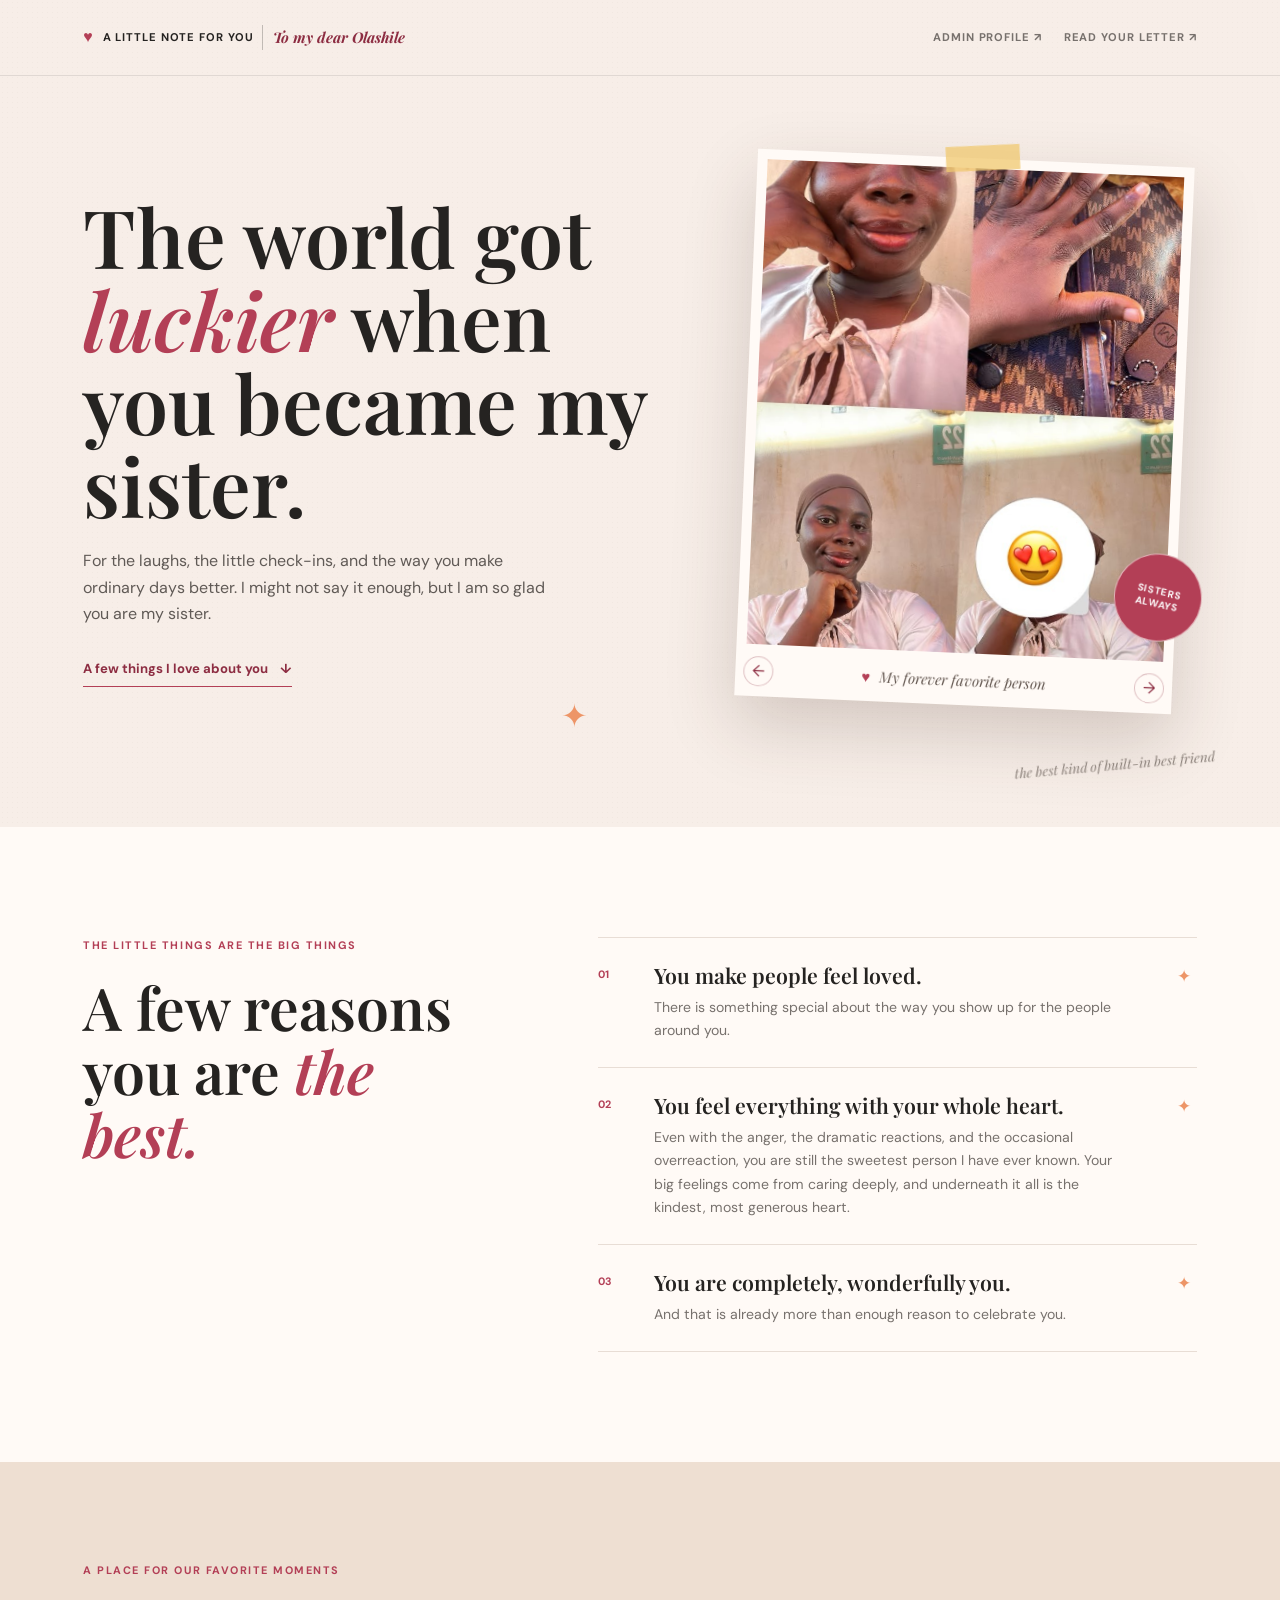
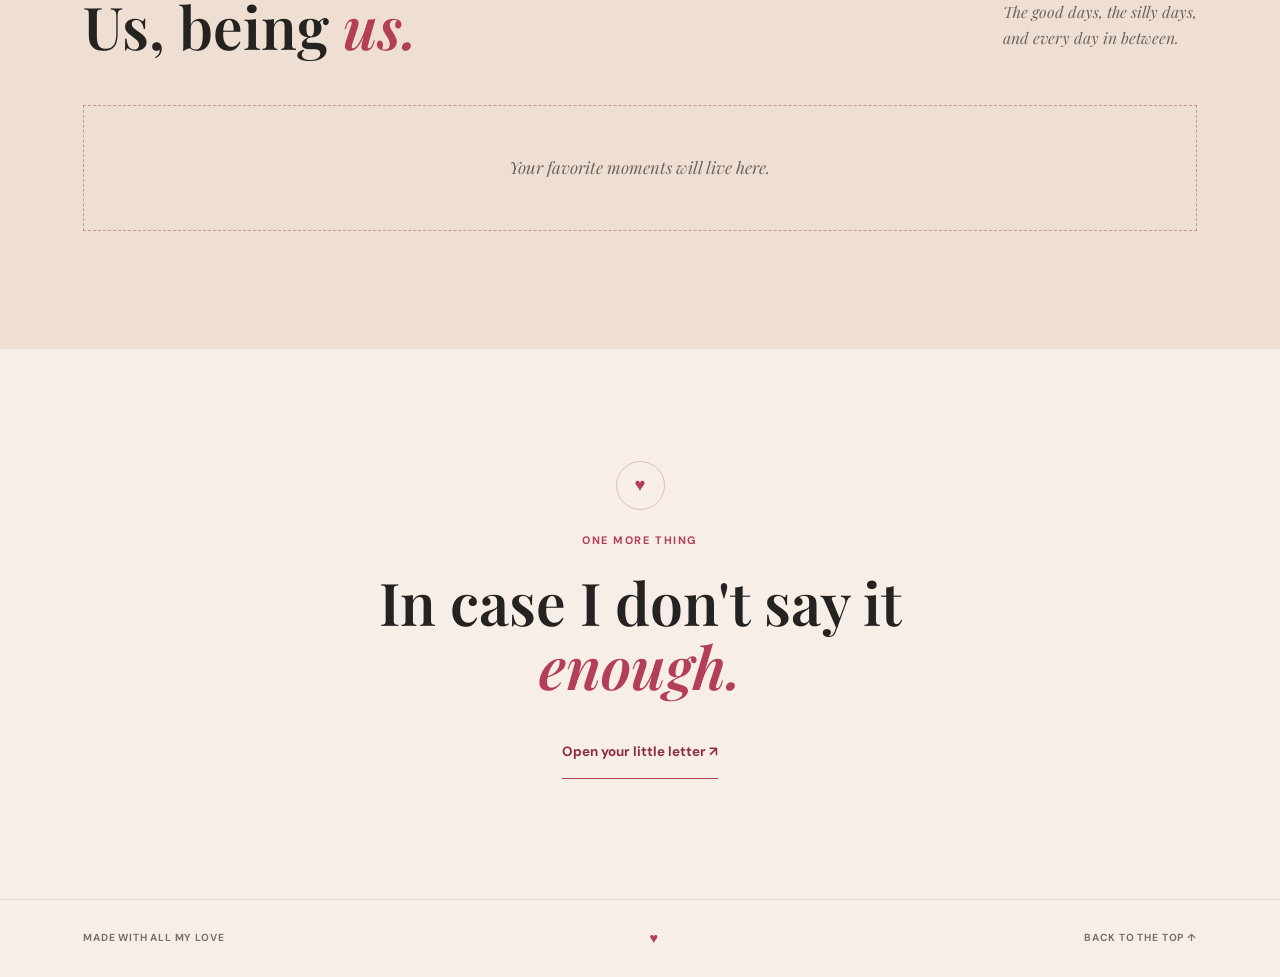
==== index.html @ 22d65099 "Remove gallery upload control from homepage" ====
<!DOCTYPE html>
<html lang="en">
  <head>
    <meta charset="UTF-8" />
    <meta name="viewport" content="width=device-width, initial-scale=1.0" />
    <meta
      name="description"
      content="A little love note for the best sister in the world."
    />
    <meta name="theme-color" content="#f7eee8" />
    <title>For My Sister, With Love</title>
    <link rel="preconnect" href="https://fonts.googleapis.com" />
    <link rel="preconnect" href="https://fonts.gstatic.com" crossorigin />
    <link
      href="https://fonts.googleapis.com/css2?family=DM+Sans:wght@400;500;600;700&family=Playfair+Display:ital,wght@0,600;0,700;1,600;1,700&display=swap"
      rel="stylesheet"
    />
    <link rel="stylesheet" href="styles.css" />
  </head>
  <body>
    <header class="site-header">
      <a class="wordmark" href="#home" aria-label="For my sister, home">
        <span class="wordmark-heart" aria-hidden="true">&#9829;</span>
        <span class="wordmark-label">A LITTLE NOTE FOR YOU</span>
        <span class="wordmark-name">To my dear Olashile</span>
      </a>
      <nav class="header-actions" aria-label="Page actions">
        <a class="header-link" href="admin.html">Admin profile <span aria-hidden="true">&#8599;</span></a>
        <a class="header-link" href="#letter">Read your letter <span aria-hidden="true">&#8599;</span></a>
      </nav>
    </header>

    <main>
      <section class="hero" id="home" aria-labelledby="hero-title">
        <div class="hero-copy">
          <h1 id="hero-title">The world got <em>luckier</em> when you became my sister.</h1>
          <p class="hero-note">
            For the laughs, the little check-ins, and the way you make ordinary days better.
            I might not say it enough, but I am so glad you are my sister.
          </p>
          <a class="text-link" href="#little-things">A few things I love about you <span aria-hidden="true">&#8595;</span></a>
          <span class="hero-doodle" aria-hidden="true">&#10022;</span>
        </div>

        <figure class="hero-photo">
          <img
            id="hero-photo-image"
            src="assets/sister-photo.jpg"
            alt="Olashile in a photo collage"
            fetchpriority="high"
          />
          <div class="hero-photo-controls">
            <button class="photo-nav" id="previous-photo" type="button" aria-label="Previous photo" title="Previous photo">&#8592;</button>
            <figcaption id="hero-photo-caption" aria-live="polite"><span>&#9829;</span> My forever favorite person</figcaption>
            <button class="photo-nav" id="next-photo" type="button" aria-label="Next photo" title="Next photo">&#8594;</button>
          </div>
          <span class="photo-sticker" aria-hidden="true">SISTERS<br />ALWAYS</span>
        </figure>
        <span class="hero-side-note" aria-hidden="true">the best kind of built-in best friend</span>
      </section>

      <section class="love-section" id="little-things" aria-labelledby="love-title">
        <div class="section-intro">
          <p class="eyebrow">The little things are the big things</p>
          <h2 id="love-title">A few reasons<br />you are <em>the best.</em></h2>
        </div>
        <div class="love-list">
          <article class="love-item">
            <span class="love-number">01</span>
            <div><h3>You make people feel loved.</h3><p>There is something special about the way you show up for the people around you.</p></div>
            <span class="love-spark" aria-hidden="true">&#10022;</span>
          </article>
          <article class="love-item">
            <span class="love-number">02</span>
            <div><h3>You feel everything with your whole heart.</h3><p>Even with the anger, the dramatic reactions, and the occasional overreaction, you are still the sweetest person I have ever known. Your big feelings come from caring deeply, and underneath it all is the kindest, most generous heart.</p></div>
            <span class="love-spark" aria-hidden="true">&#10022;</span>
          </article>
          <article class="love-item">
            <span class="love-number">03</span>
            <div><h3>You are completely, wonderfully you.</h3><p>And that is already more than enough reason to celebrate you.</p></div>
            <span class="love-spark" aria-hidden="true">&#10022;</span>
          </article>
        </div>
      </section>

      <section class="memory-section" aria-labelledby="memory-title">
        <div class="memory-heading">
          <div>
            <p class="eyebrow">A place for our favorite moments</p>
            <h2 id="memory-title">Us, being <em>us.</em></h2>
          </div>
          <span class="memory-aside">The good days, the silly days,<br />and every day in between.</span>
        </div>
        <div class="memory-grid">
          <p class="memory-empty" id="memory-empty">Your favorite moments will live here.</p>
        </div>
      </section>

      <section class="letter-section" id="letter" aria-labelledby="letter-title">
        <div class="letter-mark" aria-hidden="true">&#9829;</div>
        <p class="eyebrow">One more thing</p>
        <h2 id="letter-title">In case I don't say it <em>enough.</em></h2>
        <details class="letter-details">
          <summary><span class="summary-closed">Open your little letter <span aria-hidden="true">&#8599;</span></span><span class="summary-open">Close your little letter <span aria-hidden="true">&#8593;</span></span></summary>
          <div class="letter-copy">
            <p>Having you as my sister is one of those things I will never take for granted. Thank you for being someone I can laugh with, count on, and love exactly as you are.</p>
            <p>No matter how busy life gets or how much time passes, I will always be in your corner. You deserve all the good things, all the belly laughs, and all the love in the world.</p>
            <p class="signoff">Love you endlessly, <span>your sibling</span></p>
          </div>
        </details>
      </section>
    </main>

    <footer class="site-footer">
      <span>Made with all my love</span>
      <span class="footer-heart" aria-hidden="true">&#9829;</span>
      <a href="#home">Back to the top <span aria-hidden="true">&#8593;</span></a>
    </footer>
    <script>
      const heroPhotos = [
        {
          src: "assets/sister-photo.jpg",
          alt: "Olashile in a photo collage"
        },
        {
          src: "assets/sister-photo-2.jpg",
          alt: "A favorite photo of two sisters together"
        }
      ];
      const heroPhotoImage = document.querySelector("#hero-photo-image");
      let currentHeroPhoto = 0;

      const showHeroPhoto = direction => {
        currentHeroPhoto = (currentHeroPhoto + direction + heroPhotos.length) % heroPhotos.length;
        heroPhotoImage.src = heroPhotos[currentHeroPhoto].src;
        heroPhotoImage.alt = heroPhotos[currentHeroPhoto].alt;
      };

      document.querySelector("#previous-photo").addEventListener("click", () => showHeroPhoto(-1));
      document.querySelector("#next-photo").addEventListener("click", () => showHeroPhoto(1));

    </script>
  </body>
</html>
---- styles.css ----
:root {
  color-scheme: light;
  --paper: #f7eee8;
  --paper-deep: #efe1d7;
  --ink: #252321;
  --muted: #77716d;
  --berry: #b33f56;
  --berry-dark: #8d2d42;
  --orange: #ed9567;
  --yellow: #f1c971;
  --white: #fffaf6;
  --serif: "Playfair Display", Georgia, serif;
  --sans: "DM Sans", sans-serif;
}

* {
  box-sizing: border-box;
}

html {
  scroll-behavior: smooth;
  scroll-padding-top: 84px;
}

body {
  margin: 0;
  color: var(--ink);
  background: var(--paper);
  font-family: var(--sans);
  line-height: 1.65;
}

body::before {
  position: fixed;
  z-index: -1;
  inset: 0;
  background-image: radial-gradient(rgba(83, 60, 48, 0.15) 0.55px, transparent 0.55px);
  background-size: 5px 5px;
  content: "";
  opacity: 0.2;
  pointer-events: none;
}

a {
  color: inherit;
  text-decoration: none;
}

img {
  display: block;
  width: 100%;
}

button,
summary {
  font: inherit;
}

.site-header,
.site-footer {
  display: flex;
  align-items: center;
  justify-content: space-between;
  padding-inline: max(6.5vw, calc((100vw - 1320px) / 2));
}

.site-header {
  min-height: 76px;
  border-bottom: 1px solid rgba(37, 35, 33, 0.1);
}

.wordmark,
.header-link,
.site-footer {
  font-size: 0.7rem;
  font-weight: 700;
  letter-spacing: 0.08em;
  text-transform: uppercase;
}

.wordmark {
  display: inline-flex;
  align-items: center;
  gap: 9px;
}

.wordmark-label {
  white-space: nowrap;
}

.wordmark-name {
  padding-left: 10px;
  border-left: 1px solid rgba(37, 35, 33, 0.25);
  color: var(--berry-dark);
  font-family: var(--serif);
  font-size: 0.92rem;
  font-style: italic;
  letter-spacing: 0;
  text-transform: none;
  white-space: nowrap;
}

.wordmark-heart,
.footer-heart {
  color: var(--berry);
}

.wordmark-heart {
  font-size: 1rem;
}

.header-actions {
  display: flex;
  align-items: center;
  gap: 22px;
}

.header-link {
  color: var(--muted);
  transition: color 180ms ease;
}

.header-link:hover,
.site-footer a:hover {
  color: var(--berry);
}

.hero {
  position: relative;
  display: grid;
  grid-template-columns: minmax(0, 1.05fr) minmax(0, 0.8fr);
  align-items: center;
  gap: clamp(44px, 8vw, 128px);
  width: min(1200px, 87vw);
  min-height: 660px;
  margin-inline: auto;
  padding-block: 82px 104px;
}

.hero-copy {
  position: relative;
  min-width: 0;
  padding-block: 24px;
  animation: rise-in 700ms both;
}

.eyebrow {
  display: flex;
  align-items: center;
  gap: 10px;
  margin: 0 0 20px;
  color: var(--berry);
  font-size: 0.68rem;
  font-weight: 700;
  letter-spacing: 0.14em;
  text-transform: uppercase;
}

.eyebrow > span {
  width: 22px;
  height: 1px;
  background: currentColor;
}

h1,
h2,
h3,
p,
figure {
  margin-top: 0;
}

h1,
h2 {
  font-family: var(--serif);
  font-weight: 600;
}

.hero h1 {
  max-width: 680px;
  margin-bottom: 22px;
  font-size: clamp(3.3rem, 6.3vw, 6.3rem);
  line-height: 1.03;
}

h1 em,
h2 em {
  color: var(--berry);
  font-weight: 600;
}

.hero-note {
  max-width: 470px;
  margin-bottom: 28px;
  color: #605a56;
  font-size: 1rem;
}

.text-link {
  display: inline-flex;
  align-items: center;
  gap: 12px;
  padding-bottom: 6px;
  border-bottom: 1px solid var(--berry);
  color: var(--berry-dark);
  font-size: 0.82rem;
  font-weight: 700;
  transition: gap 180ms ease;
}

.text-link:hover {
  gap: 18px;
}

.hero-doodle {
  position: absolute;
  right: 12%;
  bottom: -32px;
  color: var(--orange);
  font-size: 2rem;
  animation: twinkle 3s ease-in-out infinite;
}

.hero-photo {
  position: relative;
  width: min(100%, 450px);
  justify-self: end;
  margin: 0 14px 18px 0;
  padding: 10px 10px 52px;
  background: var(--white);
  box-shadow: 0 28px 65px rgba(70, 46, 35, 0.2);
  transform: rotate(2.5deg);
  animation: photo-in 850ms 120ms both;
}

.hero-photo::before {
  position: absolute;
  top: -13px;
  left: 43%;
  z-index: 1;
  width: 74px;
  height: 25px;
  background: rgba(241, 201, 113, 0.76);
  content: "";
  transform: rotate(-5deg);
}

.hero-photo img {
  aspect-ratio: 0.86;
  object-fit: cover;
}

.photo-input {
  position: absolute;
  width: 1px;
  height: 1px;
  padding: 0;
  overflow: hidden;
  white-space: nowrap;
  clip: rect(0, 0, 0, 0);
  clip-path: inset(50%);
}

.photo-upload {
  position: absolute;
  top: 20px;
  right: 18px;
  z-index: 2;
  padding: 6px 10px;
  background: rgba(255, 250, 246, 0.94);
  color: var(--berry-dark);
  cursor: pointer;
  font-size: 0.68rem;
  font-weight: 700;
  transition: background 180ms ease, transform 180ms ease;
}

.photo-upload:hover {
  background: var(--white);
  transform: translateY(-1px);
}

.photo-input:focus-visible + .photo-upload {
  outline: 2px solid var(--berry);
  outline-offset: 3px;
}

.hero-photo-controls {
  position: absolute;
  right: 8px;
  bottom: 10px;
  left: 8px;
  display: grid;
  grid-template-columns: 30px minmax(0, 1fr) 30px;
  align-items: center;
  gap: 6px;
}

.hero-photo-controls figcaption {
  min-width: 0;
  color: #645851;
  font-family: var(--serif);
  font-size: 0.92rem;
  font-style: italic;
  text-align: center;
}

.hero-photo-controls figcaption span {
  padding-right: 5px;
  color: var(--berry);
  font-family: var(--sans);
  font-style: normal;
}

.photo-nav {
  display: grid;
  width: 30px;
  height: 30px;
  place-items: center;
  border: 1px solid rgba(141, 45, 66, 0.28);
  border-radius: 50%;
  background: rgba(255, 250, 246, 0.82);
  color: var(--berry-dark);
  cursor: pointer;
  font-size: 1rem;
  line-height: 1;
  transition: background 180ms ease, color 180ms ease;
}

.photo-nav:hover {
  background: var(--berry);
  color: var(--white);
}

.photo-sticker {
  position: absolute;
  right: -26px;
  bottom: 72px;
  display: grid;
  width: 88px;
  aspect-ratio: 1;
  place-content: center;
  border: 1px solid rgba(255, 250, 246, 0.6);
  border-radius: 50%;
  background: var(--berry);
  color: white;
  font-size: 0.62rem;
  font-weight: 700;
  line-height: 1.35;
  letter-spacing: 0.08em;
  text-align: center;
  transform: rotate(10deg);
}

.hero-side-note {
  position: absolute;
  right: -18px;
  bottom: 52px;
  color: #8b817a;
  font-family: var(--serif);
  font-size: 0.85rem;
  font-style: italic;
  transform: rotate(-5deg);
}

.love-section {
  display: grid;
  grid-template-columns: 0.8fr 1.2fr;
  gap: clamp(40px, 9vw, 140px);
  padding: 110px max(6.5vw, calc((100vw - 1120px) / 2));
  background: var(--white);
}

.section-intro h2,
.memory-heading h2,
.letter-section h2 {
  margin-bottom: 0;
  font-size: clamp(2.7rem, 4.6vw, 4.5rem);
  line-height: 1.08;
}

.love-list {
  border-top: 1px solid #e8ddd5;
}

.love-item {
  display: grid;
  grid-template-columns: 38px 1fr 20px;
  gap: 18px;
  align-items: start;
  padding: 23px 0 25px;
  border-bottom: 1px solid #e8ddd5;
}

.love-number {
  padding-top: 5px;
  color: var(--berry);
  font-size: 0.67rem;
  font-weight: 700;
}

.love-item h3 {
  margin-bottom: 6px;
  font-family: var(--serif);
  font-size: 1.33rem;
  font-weight: 600;
  line-height: 1.35;
}

.love-item p {
  max-width: 460px;
  margin-bottom: 0;
  color: var(--muted);
  font-size: 0.88rem;
}

.love-spark {
  padding-top: 2px;
  color: var(--orange);
  font-size: 1.05rem;
}

.memory-section {
  padding: 100px max(6.5vw, calc((100vw - 1200px) / 2)) 118px;
  background: #eedfd2;
}

.memory-heading {
  display: flex;
  align-items: end;
  justify-content: space-between;
  gap: 32px;
  margin-bottom: 48px;
}

.memory-heading h2 {
  margin-top: -6px;
}

.memory-aside {
  padding-bottom: 7px;
  color: #6e645e;
  font-family: var(--serif);
  font-size: 0.98rem;
  font-style: italic;
}

.memory-grid {
  display: grid;
  grid-template-columns: 1.1fr 0.82fr 0.9fr;
  gap: 25px;
  align-items: start;
}

.memory {
  margin: 0;
  padding: 9px 9px 44px;
  background: var(--white);
  box-shadow: 0 16px 36px rgba(70, 46, 35, 0.12);
}

.memory img {
  aspect-ratio: 1.04;
  object-fit: cover;
}

.memory-empty {
  grid-column: 1 / -1;
  margin: 0;
  padding: 48px 20px;
  border: 1px dashed rgba(141, 45, 66, 0.4);
  color: #6e645e;
  font-family: var(--serif);
  font-size: 1.05rem;
  font-style: italic;
  text-align: center;
}

.memory-added {
  animation: rise-in 380ms both;
}

.memory figcaption {
  padding-top: 12px;
  color: #5c514c;
  font-family: var(--serif);
  font-size: 1rem;
  font-style: italic;
  text-align: center;
}

.letter-section {
  position: relative;
  display: flex;
  flex-direction: column;
  align-items: center;
  padding: 112px 24px 120px;
  background: var(--paper);
  text-align: center;
}

.letter-mark {
  display: grid;
  width: 49px;
  aspect-ratio: 1;
  margin-bottom: 22px;
  place-items: center;
  border: 1px solid rgba(179, 63, 86, 0.3);
  border-radius: 50%;
  color: var(--berry);
  font-size: 1.15rem;
}

.letter-section .eyebrow {
  justify-content: center;
}

.letter-section h2 {
  max-width: 680px;
  margin-bottom: 34px;
}

.letter-details {
  width: min(100%, 630px);
  text-align: left;
}

.letter-details summary {
  display: flex;
  justify-content: center;
  width: fit-content;
  min-height: 48px;
  margin: 0 auto;
  padding: 10px 0;
  border-bottom: 1px solid var(--berry);
  color: var(--berry-dark);
  cursor: pointer;
  font-size: 0.84rem;
  font-weight: 700;
  list-style: none;
}

.letter-details summary::-webkit-details-marker {
  display: none;
}

.summary-open,
.letter-details[open] .summary-closed {
  display: none;
}

.letter-details[open] .summary-open {
  display: inline;
}

.letter-copy {
  margin-top: 28px;
  padding: 28px clamp(20px, 5vw, 52px);
  border: 1px solid #e8d8ce;
  background: rgba(255, 250, 246, 0.72);
  animation: rise-in 380ms both;
}

.letter-copy p {
  margin-bottom: 16px;
  color: #605a56;
  font-size: 0.95rem;
}

.letter-copy .signoff {
  margin: 25px 0 0;
  color: var(--ink);
  font-family: var(--serif);
  font-size: 1.3rem;
  font-style: italic;
}

.signoff span {
  display: block;
  margin-top: 3px;
  color: var(--berry);
  font-family: var(--sans);
  font-size: 0.72rem;
  font-style: normal;
  font-weight: 700;
  letter-spacing: 0.06em;
  text-transform: uppercase;
}

.site-footer {
  min-height: 78px;
  border-top: 1px solid rgba(37, 35, 33, 0.1);
  color: var(--muted);
  font-size: 0.64rem;
}

.footer-heart {
  font-size: 0.9rem;
}

.site-footer a {
  transition: color 180ms ease;
}

.admin-page {
  min-height: 100vh;
}

.admin-shell {
  width: min(720px, calc(100% - 40px));
  margin: 72px auto 96px;
}

.admin-intro {
  margin-bottom: 32px;
}

.admin-intro h1 {
  margin: 0 0 12px;
  font-size: clamp(2.8rem, 6vw, 4.5rem);
  line-height: 1.06;
}

.admin-intro p:last-child {
  max-width: 560px;
  margin-bottom: 0;
  color: var(--muted);
}

.admin-profile {
  display: flex;
  align-items: center;
  gap: 14px;
  margin-bottom: 28px;
  padding-bottom: 22px;
  border-bottom: 1px solid rgba(37, 35, 33, 0.14);
}

.admin-avatar {
  display: grid;
  width: 46px;
  aspect-ratio: 1;
  place-items: center;
  border-radius: 50%;
  background: var(--berry);
  color: var(--white);
  font-family: var(--serif);
  font-size: 1.35rem;
}

.admin-profile p {
  margin: 0;
}

.admin-profile strong,
.admin-profile span {
  display: block;
}

.admin-profile span {
  color: var(--muted);
  font-size: 0.8rem;
}

.admin-panel {
  padding: clamp(22px, 5vw, 40px);
  border: 1px solid rgba(37, 35, 33, 0.13);
  background: rgba(255, 250, 246, 0.88);
  box-shadow: 0 18px 44px rgba(70, 46, 35, 0.08);
}

.admin-panel h2 {
  margin-bottom: 8px;
  font-size: 1.8rem;
}

.admin-help {
  margin-bottom: 24px;
  color: var(--muted);
  font-size: 0.9rem;
}

.admin-preview-wrap {
  display: grid;
  grid-template-columns: 112px 1fr;
  align-items: center;
  gap: 18px;
  margin-bottom: 24px;
}

.admin-preview {
  width: 112px;
  aspect-ratio: 0.86;
  object-fit: cover;
  background: var(--paper-deep);
}

.admin-preview-caption {
  color: var(--muted);
  font-size: 0.82rem;
}

.admin-label {
  display: block;
  margin: 24px 0 8px;
  font-size: 0.78rem;
  font-weight: 700;
}

.admin-file-label,
.admin-save-button {
  display: inline-flex;
  min-height: 46px;
  align-items: center;
  justify-content: center;
  padding: 10px 15px;
  border: 1px solid rgba(141, 45, 66, 0.45);
  background: transparent;
  color: var(--berry-dark);
  cursor: pointer;
  font-size: 0.82rem;
  font-weight: 700;
  transition: background 180ms ease, color 180ms ease;
}

.admin-file-label:hover {
  background: rgba(179, 63, 86, 0.08);
}

.admin-save-button {
  width: 100%;
  margin-top: 26px;
  border-color: var(--berry-dark);
  background: var(--berry-dark);
  color: var(--white);
}

.admin-save-button:hover:not(:disabled) {
  background: var(--berry);
}

.admin-save-button:disabled {
  cursor: not-allowed;
  opacity: 0.5;
}

.admin-memory-select {
  width: 100%;
  min-height: 46px;
  padding: 8px 12px;
  border: 1px solid rgba(37, 35, 33, 0.2);
  background: var(--white);
  color: var(--ink);
  font: inherit;
}

.admin-divider {
  display: flex;
  align-items: center;
  gap: 12px;
  margin: 20px 0;
  color: var(--muted);
  font-size: 0.7rem;
  text-transform: uppercase;
}

.admin-divider::before,
.admin-divider::after {
  height: 1px;
  flex: 1;
  background: rgba(37, 35, 33, 0.14);
  content: "";
}

.admin-status {
  min-height: 1.5em;
  margin: 14px 0 0;
  color: var(--berry-dark);
  font-size: 0.84rem;
}

.admin-note {
  margin-top: 20px;
  padding: 15px 17px;
  border-left: 2px solid var(--orange);
  background: rgba(237, 149, 103, 0.1);
  color: #65574f;
  font-size: 0.8rem;
}

:focus-visible {
  outline: 2px solid var(--berry);
  outline-offset: 4px;
}

@keyframes rise-in {
  from { opacity: 0; transform: translateY(14px); }
  to { opacity: 1; transform: translateY(0); }
}

@keyframes photo-in {
  from { opacity: 0; transform: translateY(18px) rotate(2.5deg); }
  to { opacity: 1; transform: translateY(0) rotate(2.5deg); }
}

@keyframes twinkle {
  0%, 100% { opacity: 0.72; transform: scale(0.95) rotate(0); }
  50% { opacity: 1; transform: scale(1.08) rotate(10deg); }
}

@media (max-width: 820px) {
  .hero {
    grid-template-columns: minmax(0, 1fr) minmax(250px, 0.78fr);
    gap: 40px;
    width: min(100% - 56px, 700px);
    min-height: 580px;
    padding-block: 70px 88px;
  }

  .hero h1 {
    font-size: clamp(3rem, 7.2vw, 4.4rem);
  }

  .hero-side-note {
    right: 0;
  }

  .love-section {
    grid-template-columns: 1fr;
    gap: 38px;
    padding-block: 82px;
  }

  .memory-grid {
    grid-template-columns: repeat(2, minmax(0, 1fr));
    gap: 22px;
  }

}

@media (max-width: 560px) {
  .site-header,
  .site-footer {
    padding-inline: 22px;
  }

  .site-header {
    flex-wrap: wrap;
    min-height: 65px;
    row-gap: 5px;
    padding-block: 10px;
  }

  .wordmark,
  .header-link {
    font-size: 0.59rem;
  }

  .header-actions {
    gap: 12px;
  }

  .wordmark {
    gap: 4px;
  }

  .wordmark-label {
    font-size: 0.46rem;
  }

  .wordmark-name {
    padding-left: 5px;
    font-size: 0.58rem;
  }

  .header-link {
    margin-left: auto;
  }

  .admin-shell {
    margin-top: 48px;
  }

  .admin-preview-wrap {
    grid-template-columns: 88px 1fr;
  }

  .admin-preview {
    width: 88px;
  }

  .hero {
    grid-template-columns: minmax(0, 1fr);
    gap: 35px;
    width: calc(100% - 44px);
    padding-block: 60px 74px;
  }

  .hero-copy {
    padding: 0;
  }

  .hero h1 {
    max-width: 430px;
    font-size: clamp(3.35rem, 14vw, 4.4rem);
  }

  .hero-note {
    font-size: 0.94rem;
  }

  .hero-photo {
    width: min(82%, 340px);
    justify-self: center;
    margin: 0 8px 10px 0;
  }

  .hero-photo img {
    aspect-ratio: 0.98;
  }

  .hero-doodle {
    right: 8%;
    bottom: -25px;
  }

  .hero-side-note {
    right: 4px;
    bottom: 41px;
    font-size: 0.74rem;
  }

  .love-section {
    gap: 30px;
    padding: 72px 24px 78px;
  }

  .section-intro h2,
  .memory-heading h2,
  .letter-section h2 {
    font-size: clamp(2.65rem, 12vw, 3.5rem);
  }

  .love-item {
    grid-template-columns: 28px 1fr 16px;
    gap: 12px;
  }

  .love-item h3 {
    font-size: 1.18rem;
  }

  .love-item p {
    font-size: 0.82rem;
  }

  .memory-section {
    padding: 72px 24px 82px;
  }

  .memory-heading {
    display: block;
    margin-bottom: 35px;
  }

  .memory-grid {
    grid-template-columns: 1fr;
    gap: 22px;
    width: min(100%, 350px);
    margin-inline: auto;
  }

  .memory img {
    aspect-ratio: 1.2;
  }

  .letter-section {
    padding: 82px 24px 90px;
  }

  .letter-copy {
    padding: 23px 20px;
  }

  .site-footer {
    min-height: 68px;
    gap: 12px;
    font-size: 0.56rem;
  }
}

@media (prefers-reduced-motion: reduce) {
  *,
  *::before,
  *::after {
    scroll-behavior: auto !important;
    animation-duration: 0.01ms !important;
    animation-iteration-count: 1 !important;
    transition-duration: 0.01ms !important;
  }
}
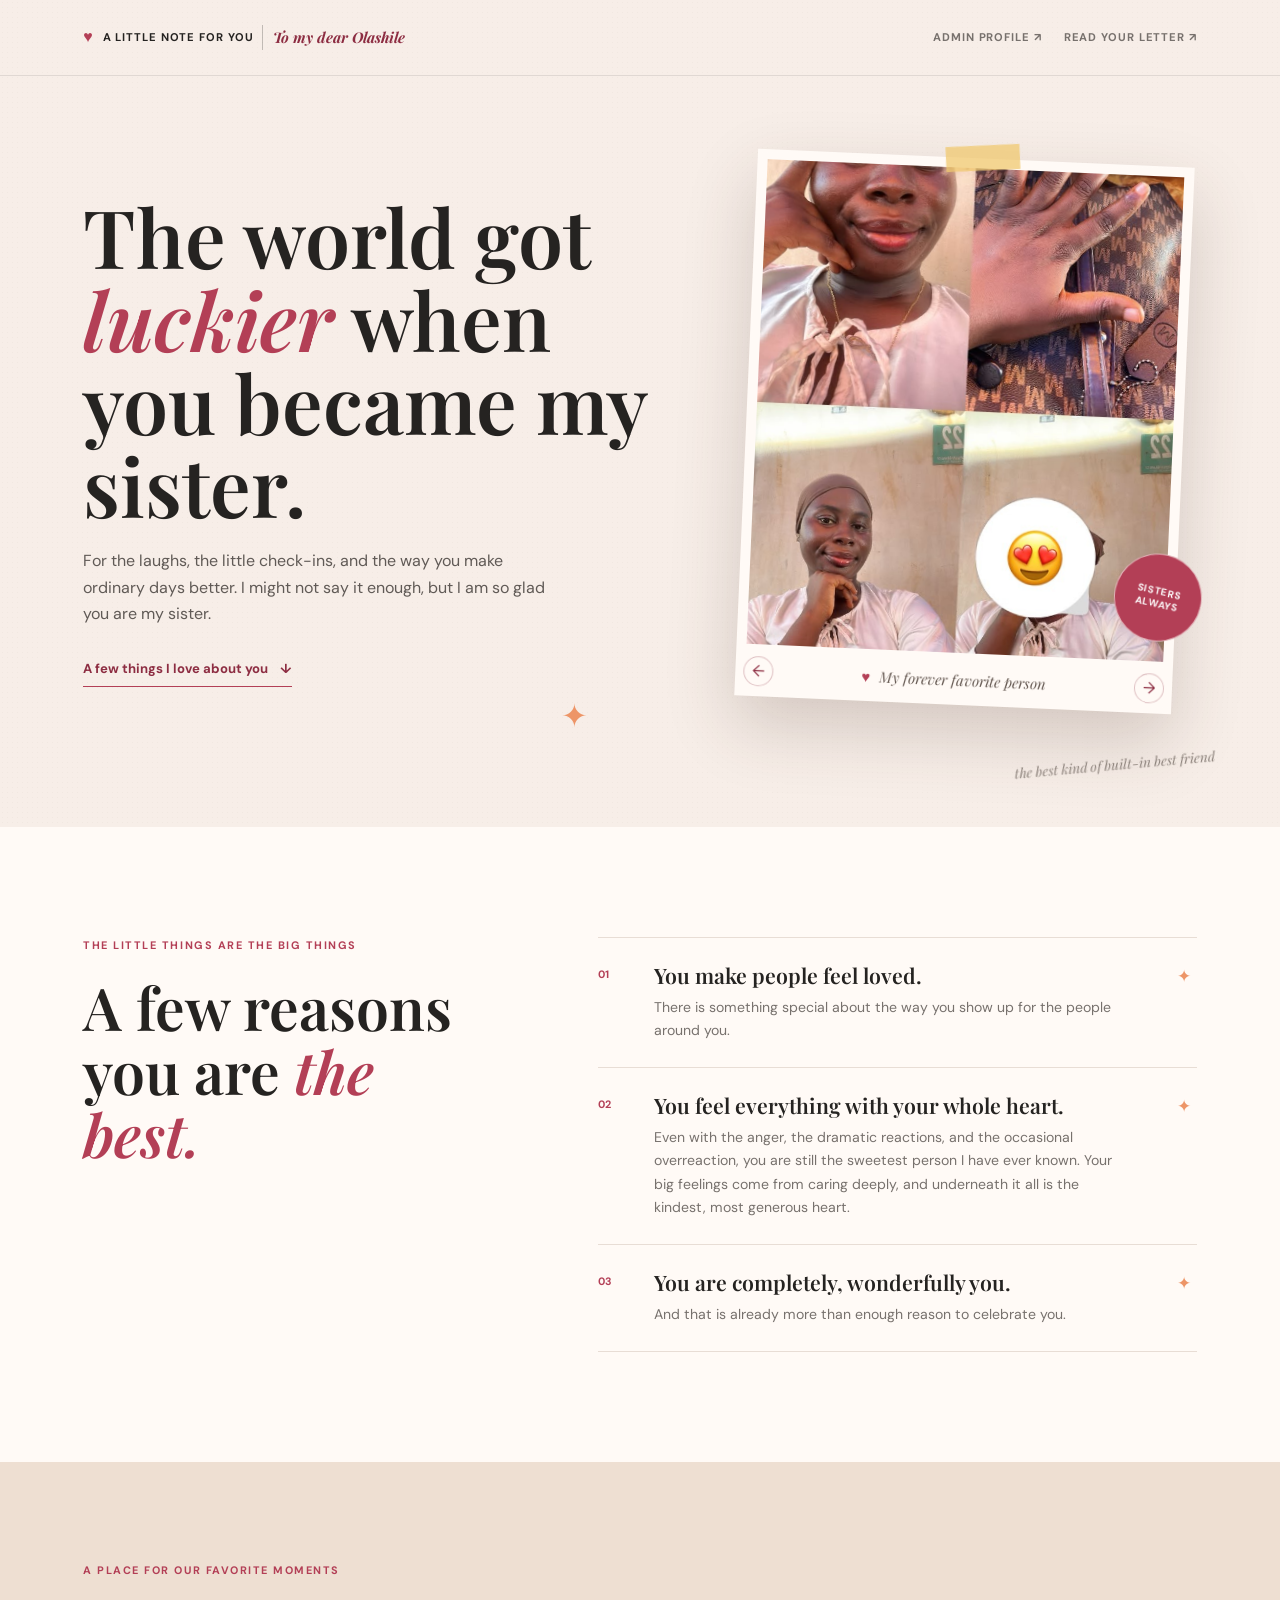
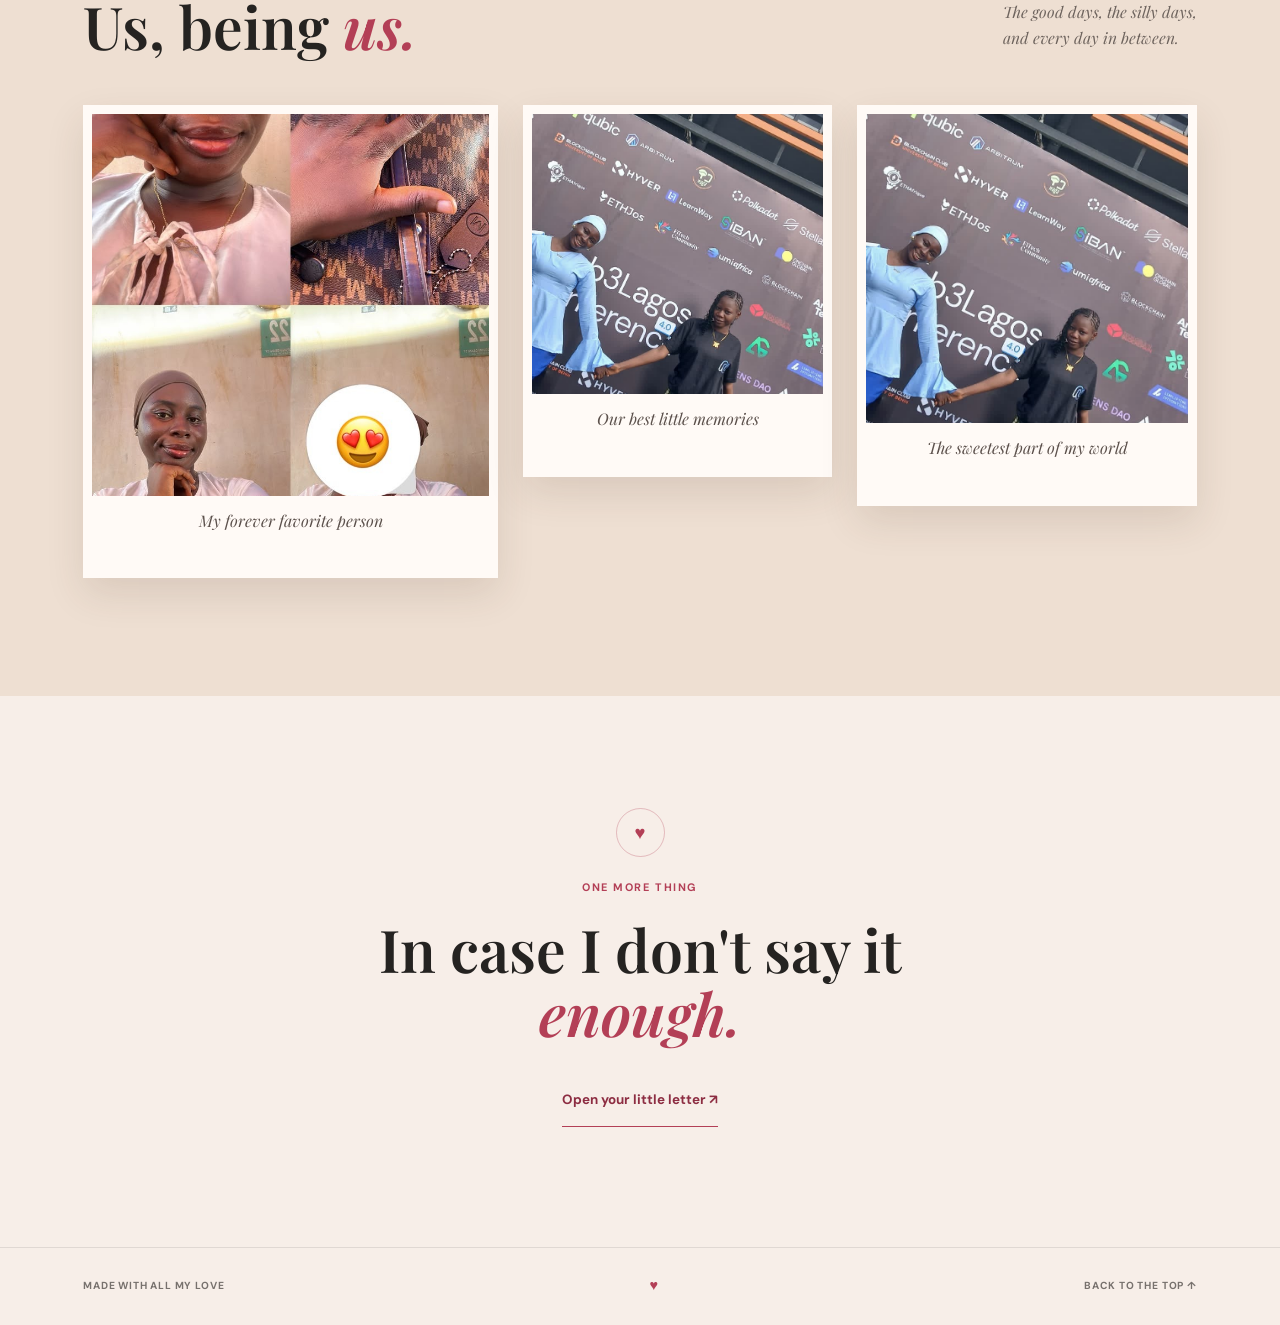
==== commit d2e774b4: "commit" ====
--- a/index.html
+++ b/index.html
@@ -125,9 +125,33 @@
         {
           src: "assets/sister-photo-2.jpg",
           alt: "A favorite photo of two sisters together"
+        },
+        {
+          src: "assets/sister-photo-3.jpg",
+          alt: "A favorite photo of Olashile"
         }
       ];
+      const memoryPhotos = [
+        {
+          src: "assets/sister-photo.jpg",
+          alt: "Olashile in a photo collage",
+          caption: "My forever favorite person"
+        },
+        {
+          src: "assets/sister-photo-2.jpg",
+          alt: "A favorite photo of two sisters together",
+          caption: "Our best little memories"
+        },
+        {
+          src: "assets/sister-photo-3.jpg",
+          alt: "A favorite photo of Olashile",
+          caption: "The sweetest part of my world"
+        }
+      ];
+
       const heroPhotoImage = document.querySelector("#hero-photo-image");
+      const memoryGrid = document.querySelector(".memory-grid");
+      const memoryEmpty = document.querySelector("#memory-empty");
       let currentHeroPhoto = 0;
 
       const showHeroPhoto = direction => {
@@ -136,9 +160,34 @@
         heroPhotoImage.alt = heroPhotos[currentHeroPhoto].alt;
       };
 
+      const renderMemoryPhotos = () => {
+        if (!memoryGrid) return;
+
+        memoryGrid.innerHTML = "";
+
+        memoryPhotos.forEach((photo) => {
+          const figure = document.createElement("figure");
+          figure.className = "memory memory-added";
+
+          const img = document.createElement("img");
+          img.src = photo.src;
+          img.alt = photo.alt;
+          img.loading = "lazy";
+
+          const caption = document.createElement("figcaption");
+          caption.textContent = photo.caption;
+
+          figure.appendChild(img);
+          figure.appendChild(caption);
+          memoryGrid.appendChild(figure);
+        });
+
+        if (memoryEmpty) memoryEmpty.remove();
+      };
+
       document.querySelector("#previous-photo").addEventListener("click", () => showHeroPhoto(-1));
       document.querySelector("#next-photo").addEventListener("click", () => showHeroPhoto(1));
-
+      renderMemoryPhotos();
     </script>
   </body>
 </html>
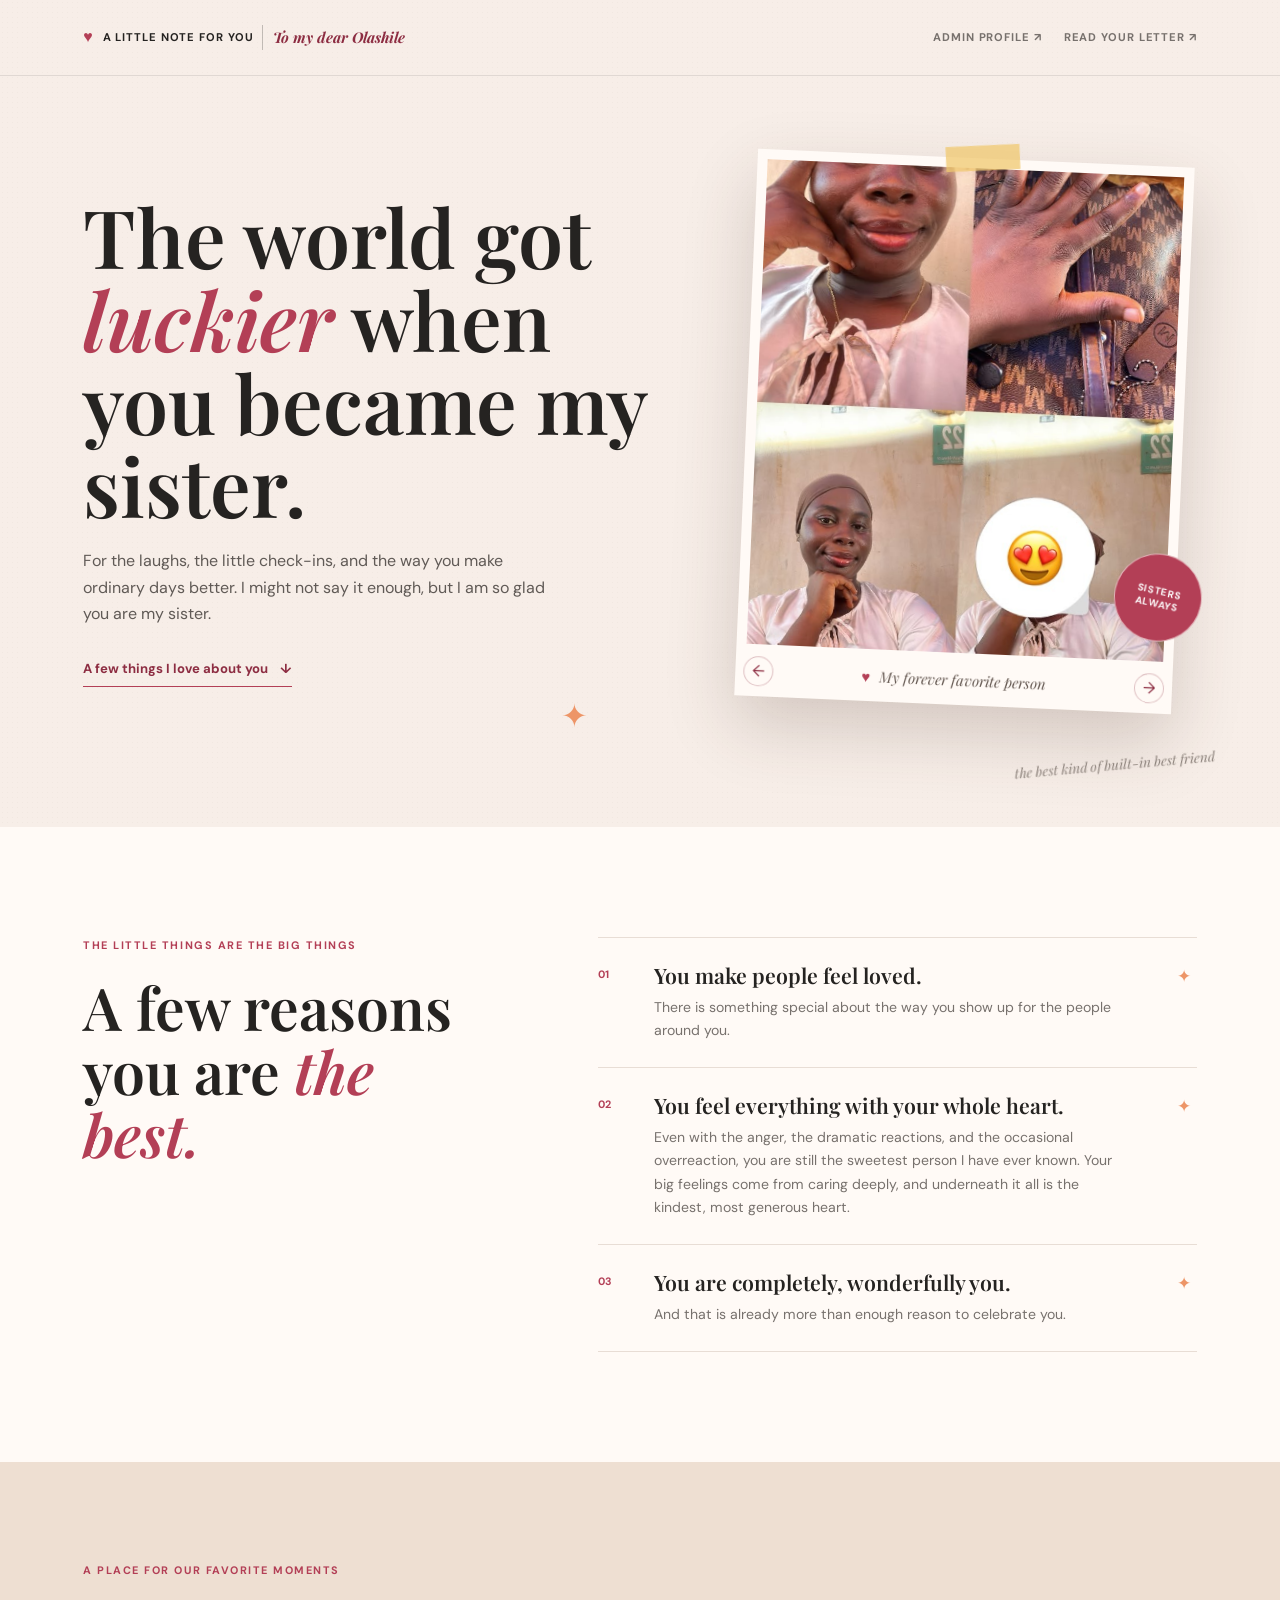
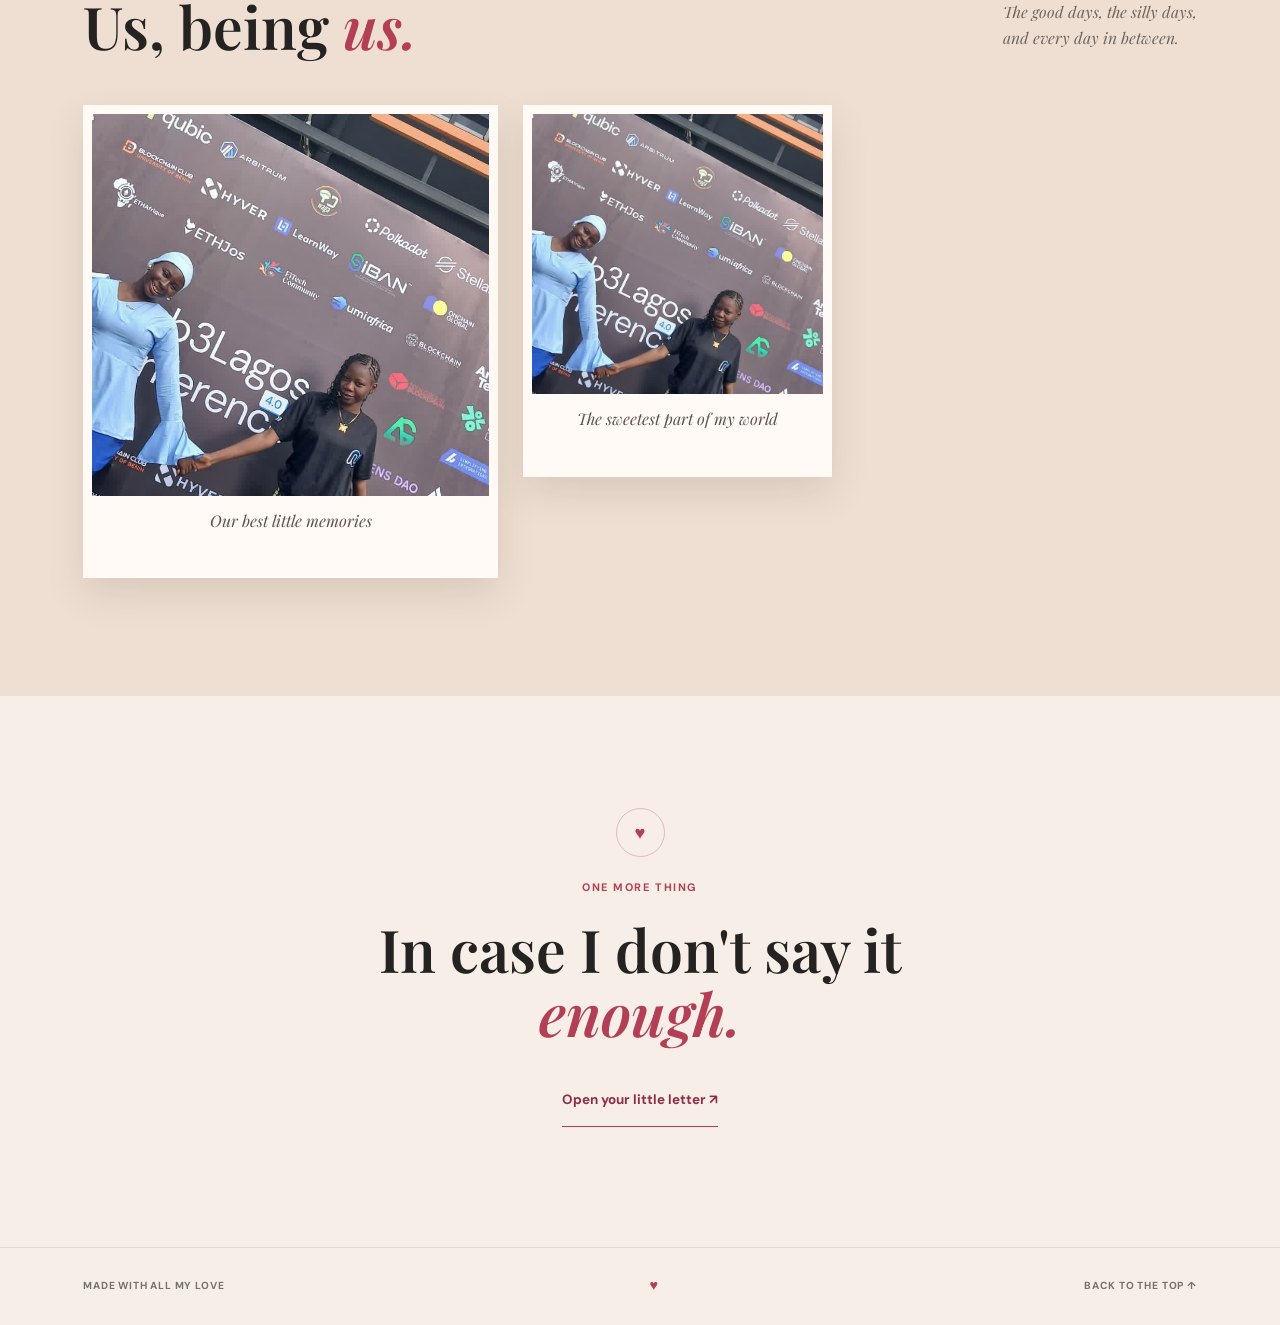
==== commit 2b5ea1c0: "commit" ====
--- a/index.html
+++ b/index.html
@@ -133,11 +133,6 @@
       ];
       const memoryPhotos = [
         {
-          src: "assets/sister-photo.jpg",
-          alt: "Olashile in a photo collage",
-          caption: "My forever favorite person"
-        },
-        {
           src: "assets/sister-photo-2.jpg",
           alt: "A favorite photo of two sisters together",
           caption: "Our best little memories"
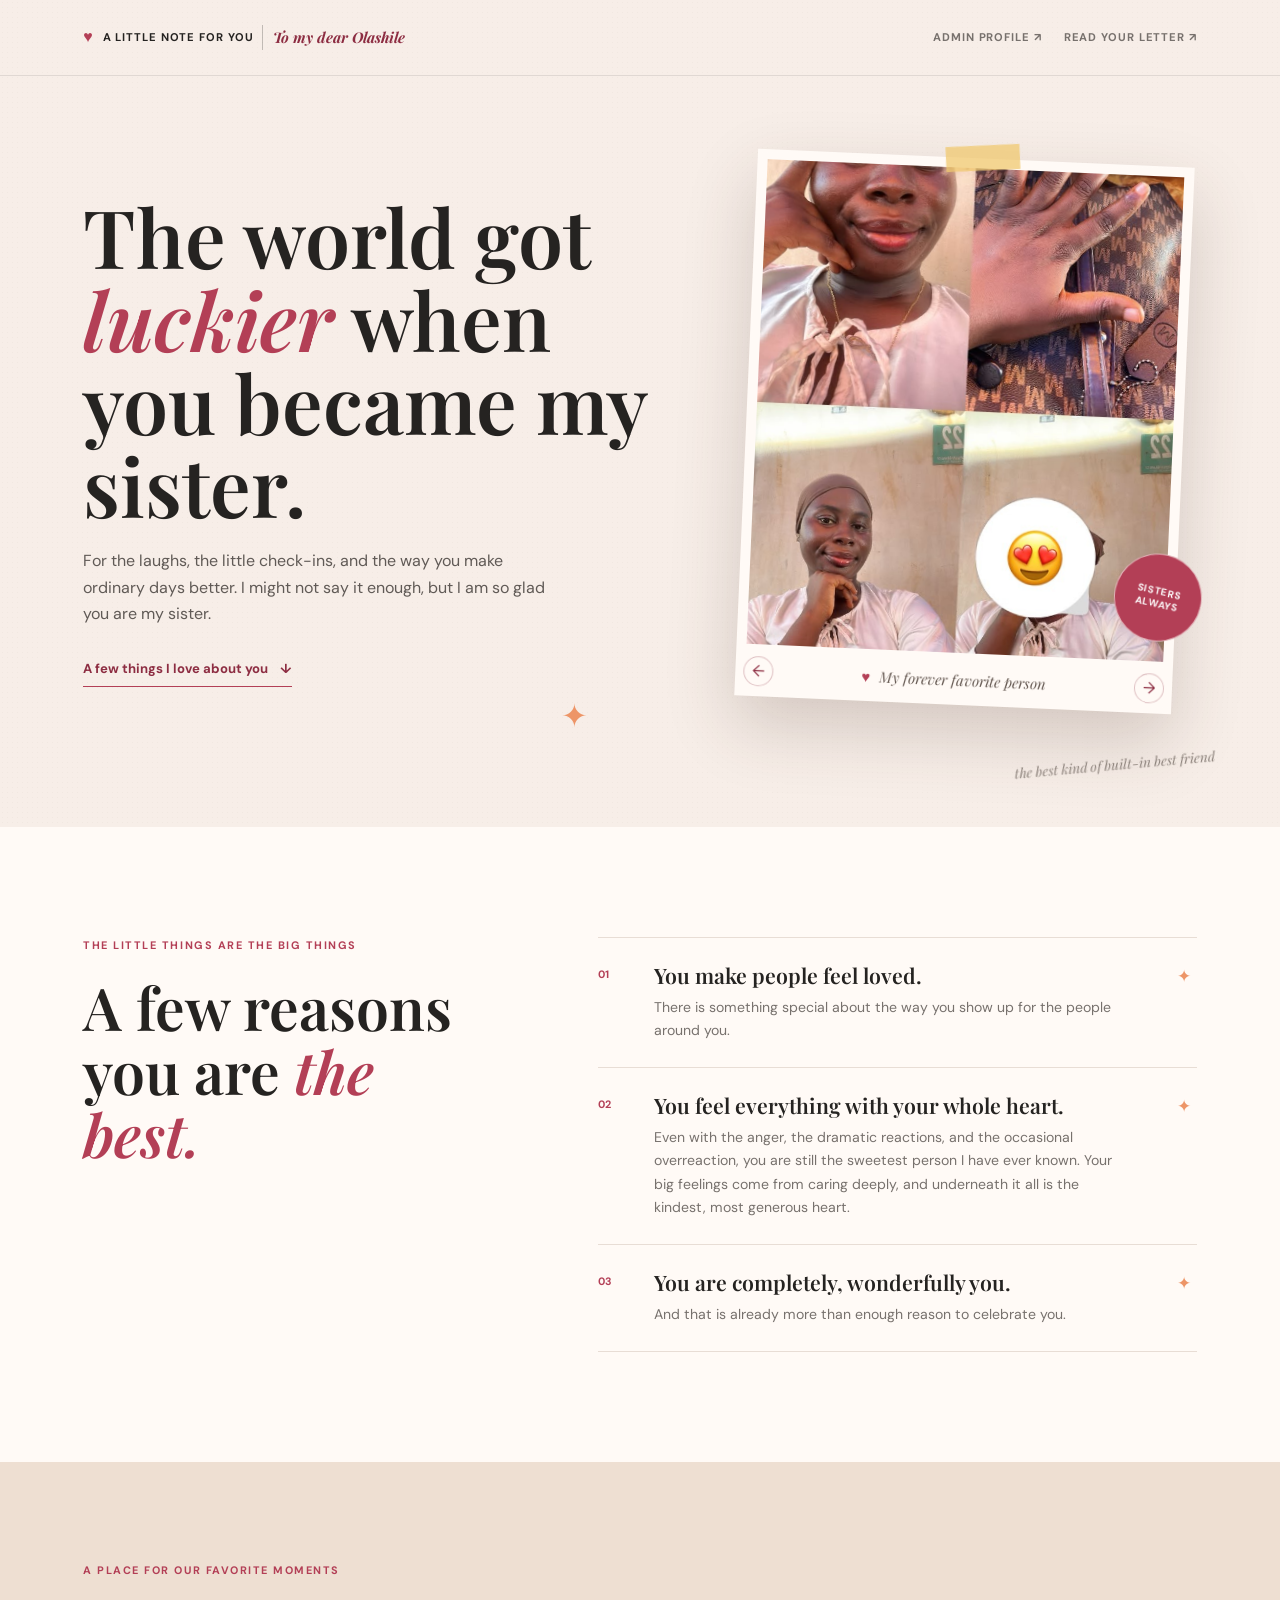
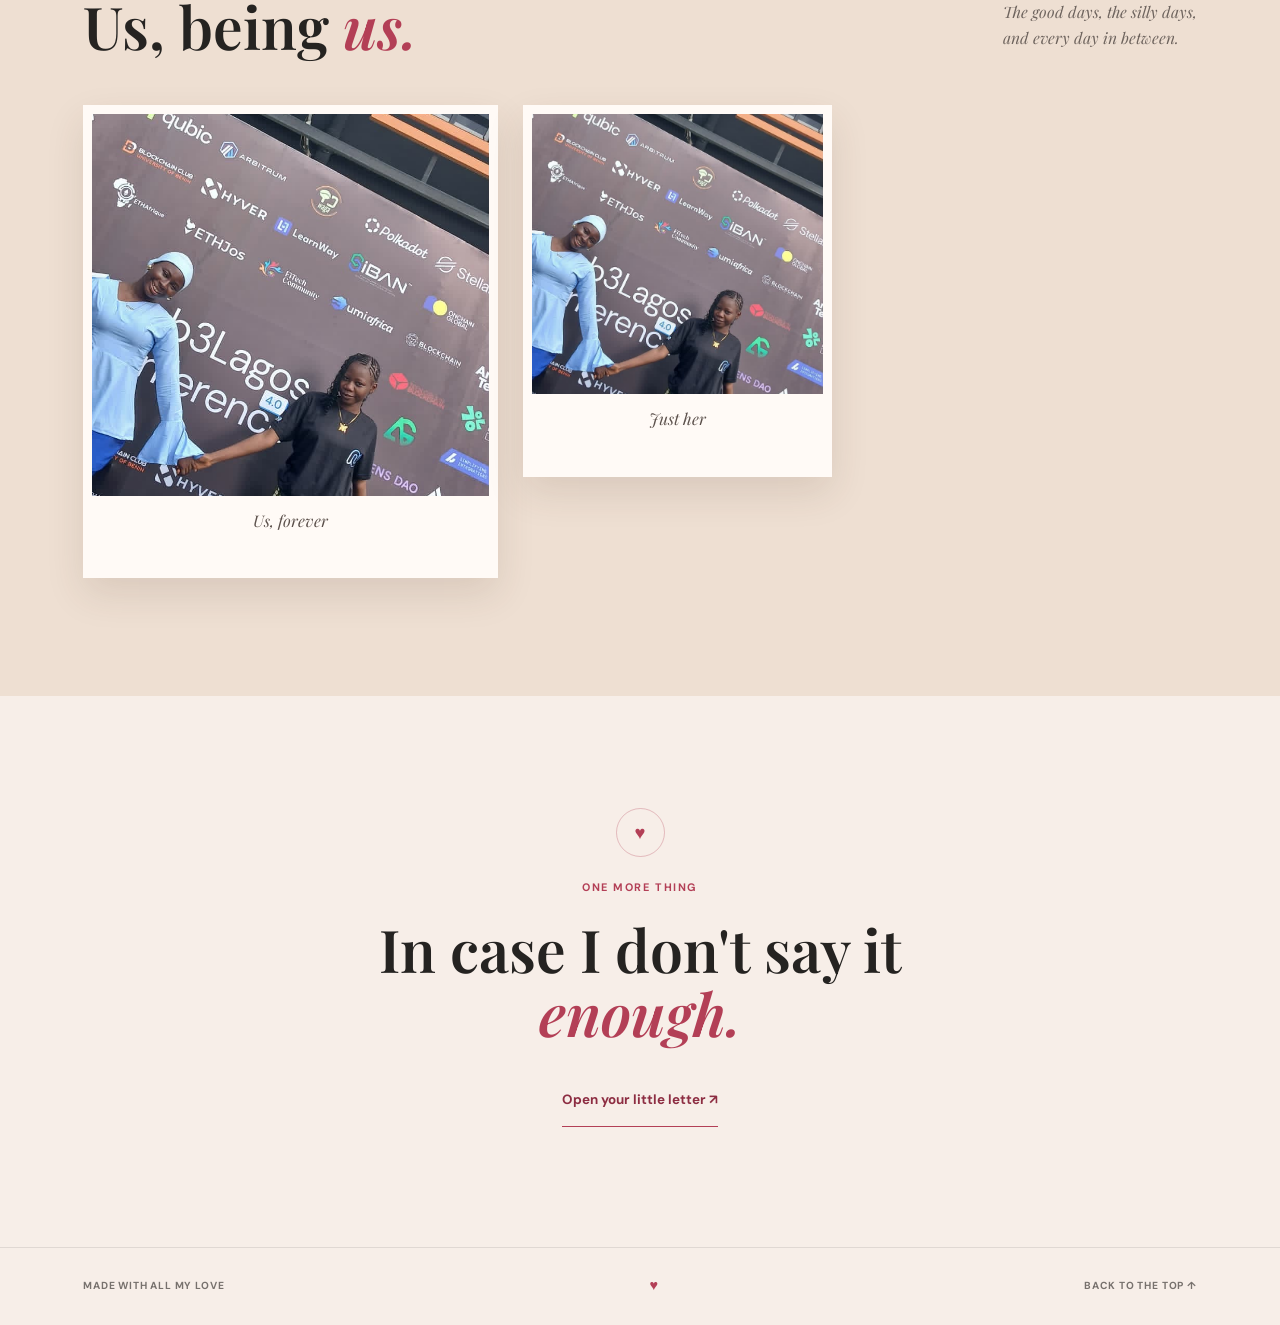
==== commit 11d9f563: "commit" ====
--- a/index.html
+++ b/index.html
@@ -135,12 +135,12 @@
         {
           src: "assets/sister-photo-2.jpg",
           alt: "A favorite photo of two sisters together",
-          caption: "Our best little memories"
+          caption: "Us, forever"
         },
         {
           src: "assets/sister-photo-3.jpg",
           alt: "A favorite photo of Olashile",
-          caption: "The sweetest part of my world"
+          caption: "Just her"
         }
       ];
 
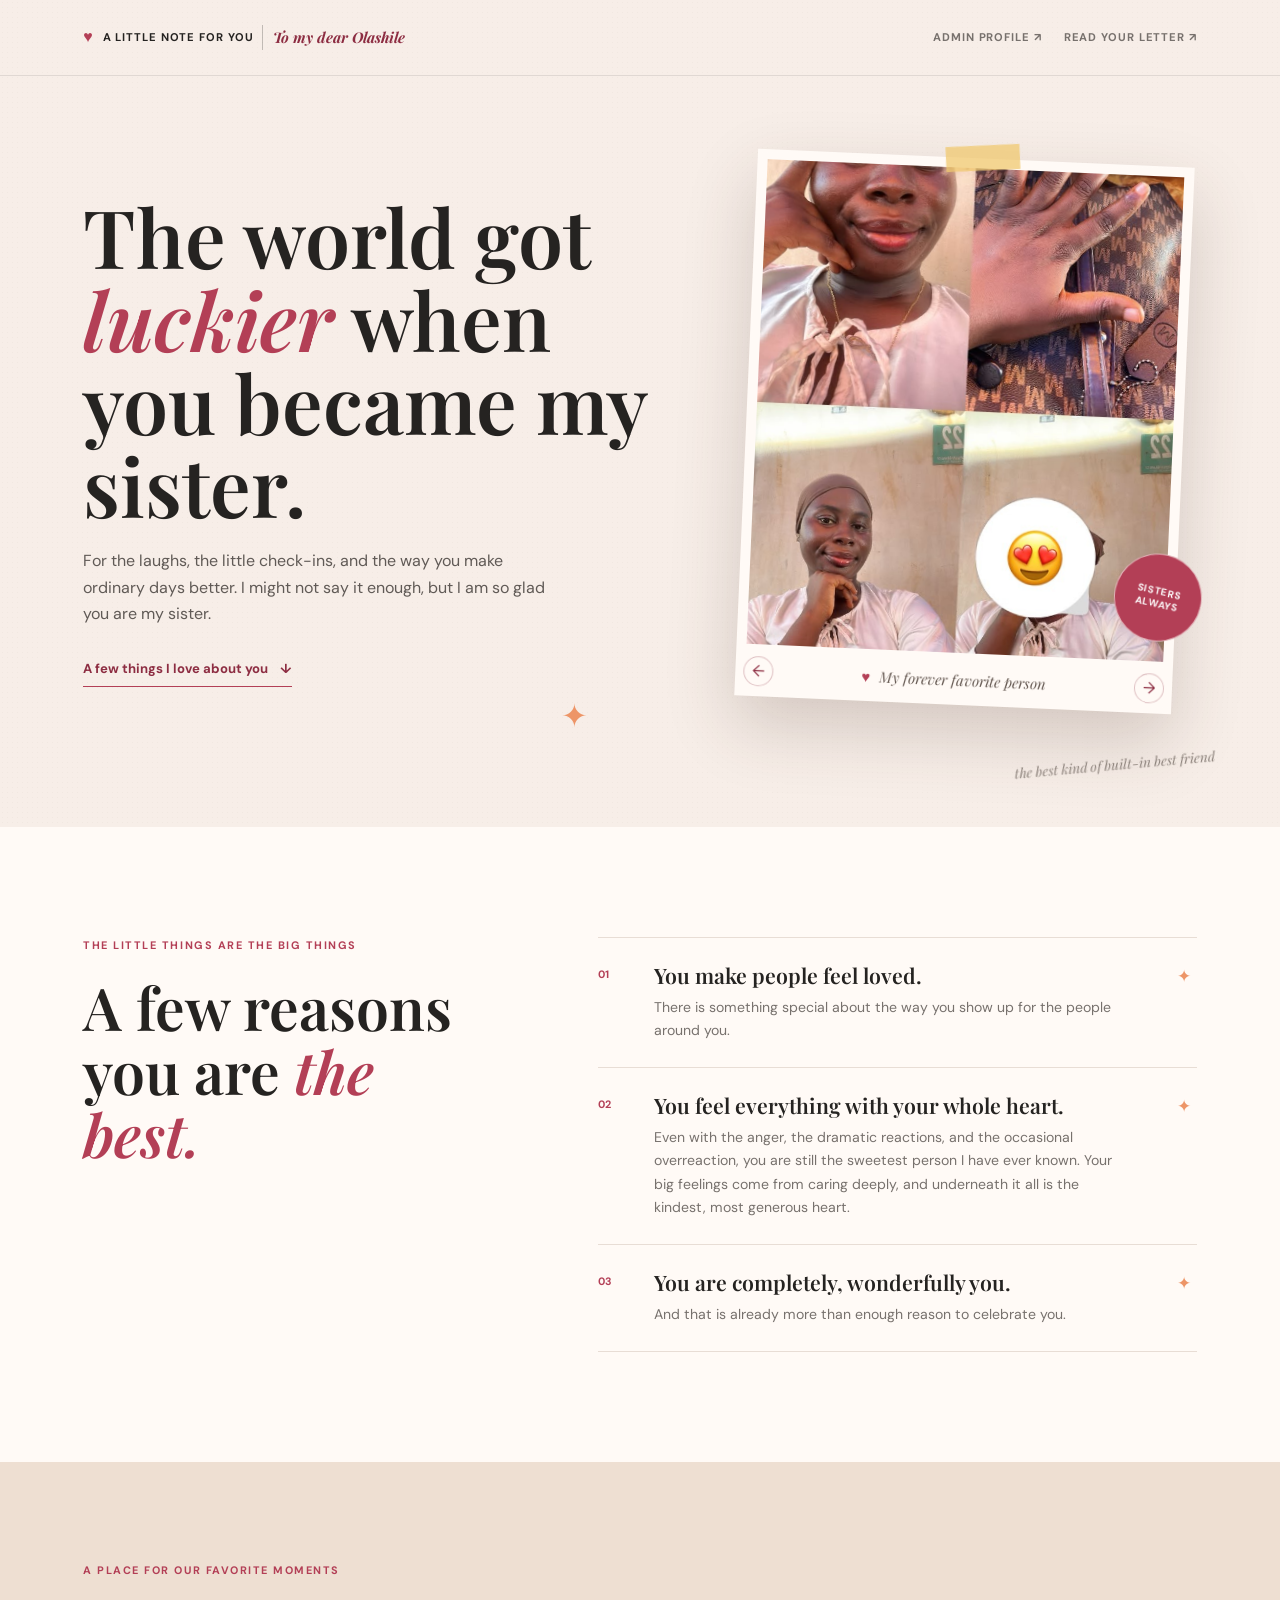
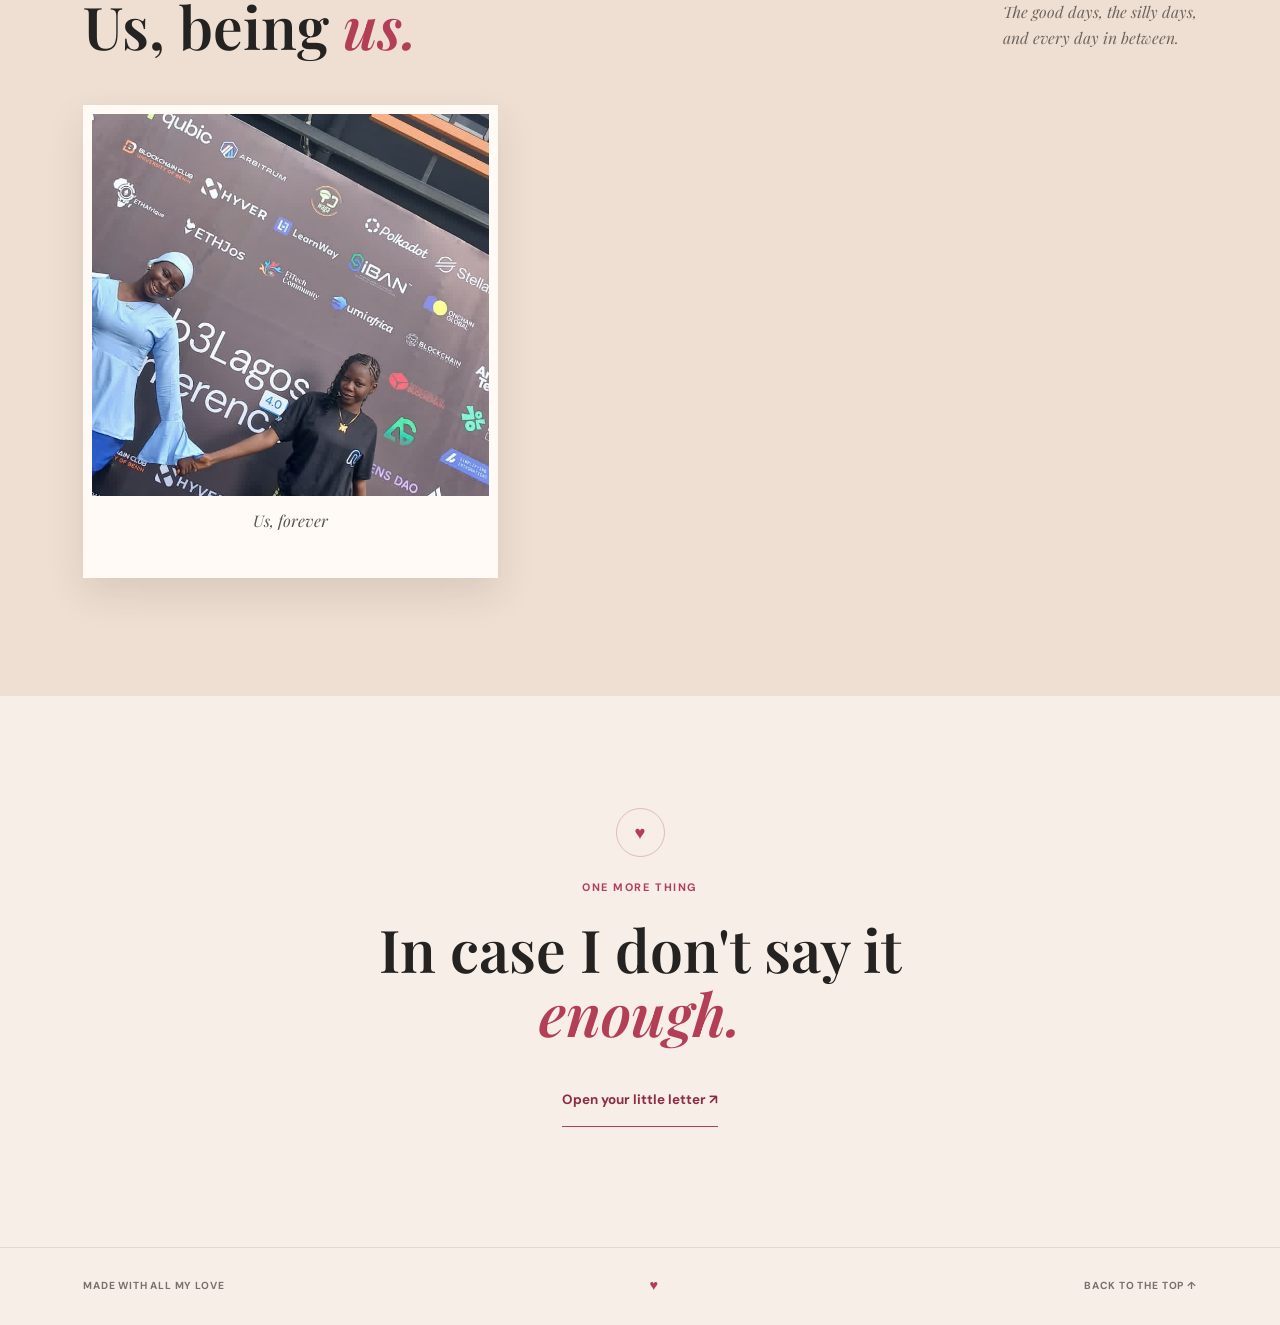
==== commit 3803f06d: "commit" ====
--- a/index.html
+++ b/index.html
@@ -136,11 +136,6 @@
           src: "assets/sister-photo-2.jpg",
           alt: "A favorite photo of two sisters together",
           caption: "Us, forever"
-        },
-        {
-          src: "assets/sister-photo-3.jpg",
-          alt: "A favorite photo of Olashile",
-          caption: "Just her"
         }
       ];
 
